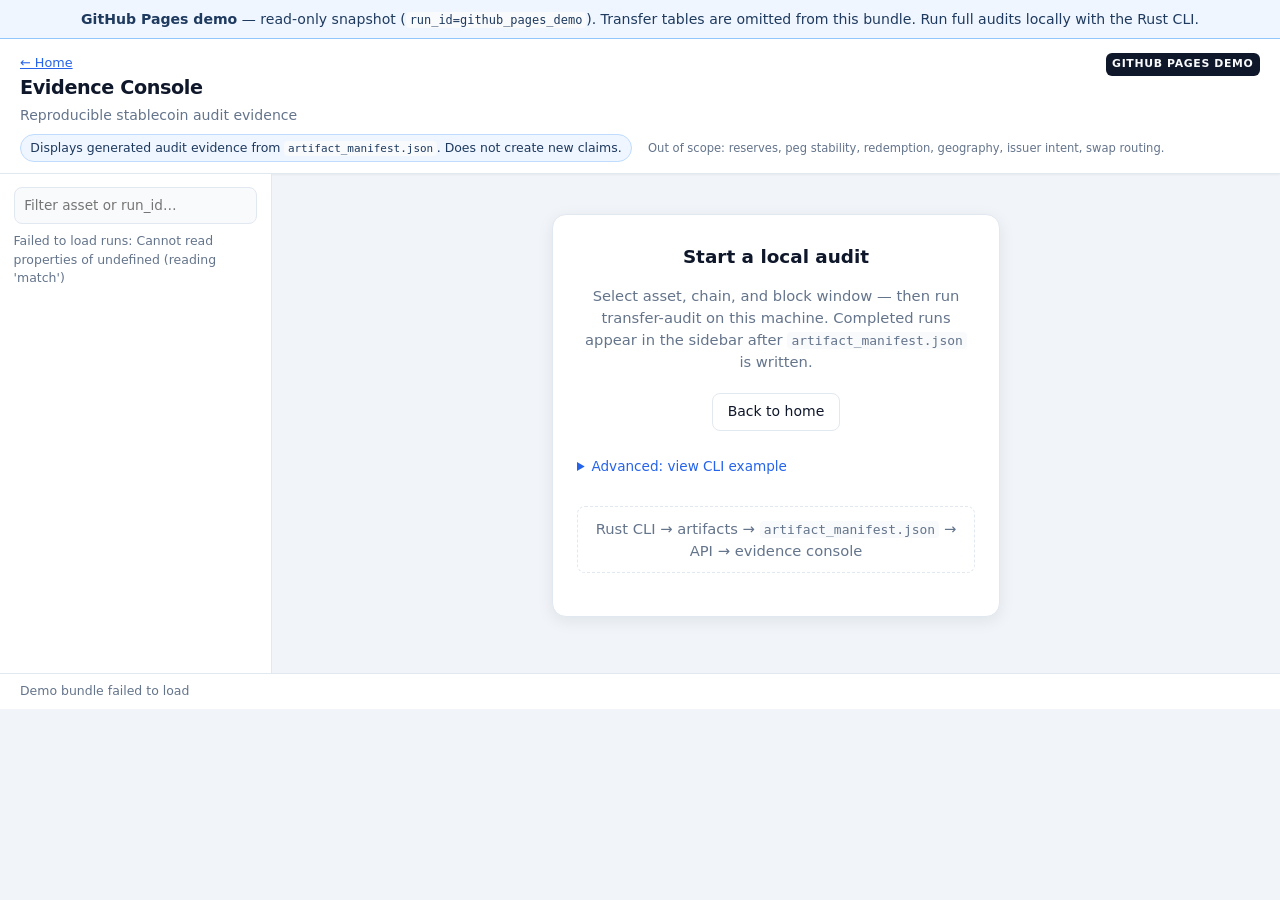
==== docs/ui/index.html @ fa25263a "CHG: add GitHub Pages static demo (run_id github_pages_demo)" ====
<!DOCTYPE html>
<html lang="en">
<head>
  <meta charset="UTF-8">
  <meta name="viewport" content="width=device-width, initial-scale=1.0">
  <title>Stablecoin Audit — Evidence Toolkit</title>
  <link rel="stylesheet" href="style.css">
</head>
<body>
  <section id="view-landing" class="view-landing" aria-label="Product introduction">
    <header class="landing-header">
      <div class="landing-brand">
        <span class="mode-badge mode-badge-landing">Local mode</span>
      </div>
      <h1 class="landing-title">Stablecoin Audit</h1>
      <p class="landing-subtitle">A reproducible evidence toolkit for stablecoin transfer and supply audits</p>
    </header>

    <div class="landing-body">
      <p class="landing-lead">
        This tool runs bounded stablecoin audit workflows over configured EVM deployments and block windows.
        It produces canonical artifacts, an artifact manifest, execution logs, claim boundaries, and a downloadable
        evidence bundle.
      </p>

      <div class="landing-cards">
        <article class="landing-card">
          <span class="landing-card-num">1</span>
          <h2>Run local audit</h2>
          <p>Select asset, chain, and block window. Uses your local RPC environment and produces new artifacts.</p>
        </article>
        <article class="landing-card">
          <span class="landing-card-num">2</span>
          <h2>Inspect evidence</h2>
          <p>View completed runs, check supported and unsupported claims, and read execution logs.</p>
        </article>
        <article class="landing-card">
          <span class="landing-card-num">3</span>
          <h2>Build evidence bundle</h2>
          <p>Package manifest, artifacts, logs, and checksums. Download and verify offline.</p>
        </article>
      </div>

      <div class="landing-cta">
        <button type="button" class="btn btn-primary btn-lg" id="btn-landing-start-audit">Start local audit</button>
        <button type="button" class="btn btn-secondary btn-lg" id="btn-landing-open-console">Open evidence console</button>
        <button type="button" class="btn btn-ghost" id="btn-landing-load-demo">Load demo run</button>
      </div>

      <p class="landing-scope" role="note">
        <strong>v0 scope:</strong> transfer reconstruction, supply snapshots, and supply reconciliation.
        It does not verify reserves, peg stability, redemption capacity, user geography, issuer intent, or actual swap routing.
      </p>
    </div>

    <footer class="landing-footer">
      <span id="landing-health-status">Checking API…</span>
    </footer>
  </section>

  <div id="view-console" class="view-console" hidden>
  <header class="app-header">
    <div class="app-header-row">
      <div class="app-brand">
        <button type="button" class="btn-link btn-home" id="btn-back-landing">← Home</button>
        <h1>Evidence Console</h1>
        <p class="tagline">Reproducible stablecoin audit evidence</p>
      </div>
      <div class="app-header-actions">
        <span id="mode-badge" class="mode-badge">LOCAL MODE</span>
        <button type="button" class="btn btn-ghost btn-sm" id="btn-clean-history" title="Remove local demo runs under artifact root">Clean local history</button>
        <button type="button" class="btn btn-primary" id="btn-open-audit-modal">Start local audit</button>
      </div>
    </div>
    <div class="header-meta">
      <p class="info-pill" role="note">
        Displays generated audit evidence from <code>artifact_manifest.json</code>. Does not create new claims.
      </p>
      <p class="scope-note" role="note">
        Out of scope: reserves, peg stability, redemption, geography, issuer intent, swap routing.
      </p>
    </div>
  </header>

  <div class="app-layout">
    <aside class="sidebar" aria-label="Audit runs">
      <label class="run-filter-label">
        <span class="visually-hidden">Filter runs</span>
        <input id="run-filter" type="search" placeholder="Filter asset or run_id…" autocomplete="off" />
      </label>
      <div id="run-list-status" class="sidebar-status">Loading runs…</div>
      <ul id="run-list" class="run-list"></ul>
      <div id="sidebar-empty" class="sidebar-empty" hidden>
        <p>No completed runs yet.</p>
        <button type="button" class="btn btn-primary btn-block" id="btn-sidebar-new-audit">
          Start local audit
        </button>
      </div>
    </aside>

    <main class="console" id="console-main">
      <div id="empty-state" class="empty-state">
        <div class="empty-state-card">
          <h2>Start a local audit</h2>
          <p>
            Select asset, chain, and block window — then run transfer-audit on this machine.
            Completed runs appear in the sidebar after <code>artifact_manifest.json</code> is written.
          </p>
          <div class="empty-actions">
            <button type="button" class="btn btn-primary btn-lg" id="btn-empty-new-audit">Start local audit</button>
            <button type="button" class="btn btn-secondary" id="btn-empty-back-landing">Back to home</button>
          </div>
          <details class="collapsible empty-advanced">
            <summary>Advanced: view CLI example</summary>
            <pre class="cli-preview cli-preview-inline" id="empty-cli-example"></pre>
            <button type="button" class="btn btn-ghost btn-sm" id="btn-empty-copy-cli">Copy example command</button>
          </details>
          <p class="arch-strip" aria-label="Architecture">
            Rust CLI → artifacts → <code>artifact_manifest.json</code> → API → evidence console
          </p>
        </div>
      </div>

      <div id="run-detail" class="run-detail" hidden>
        <header class="run-header" id="run-header"></header>

        <div id="metric-cards" class="metric-cards" aria-label="Run metrics"></div>

        <nav class="tab-bar" role="tablist" aria-label="Run sections">
          <button type="button" class="tab active" role="tab" data-tab="overview" aria-selected="true">Overview</button>
          <button type="button" class="tab" role="tab" data-tab="claims" aria-selected="false">Claims</button>
          <button type="button" class="tab" role="tab" data-tab="logs" aria-selected="false">Logs</button>
          <button type="button" class="tab" role="tab" data-tab="artifacts" aria-selected="false">Artifacts</button>
          <button type="button" class="tab" role="tab" data-tab="package" aria-selected="false">Bundle</button>
        </nav>

        <div class="tab-panels">
          <section class="tab-panel active" id="tab-overview" role="tabpanel">
            <div id="overview-summary-cards" class="summary-cards"></div>
            <div class="overview-grid">
              <div class="panel panel-compact">
                <h3>Claim boundaries (preview)</h3>
                <div id="claims-compact"></div>
              </div>
              <div class="panel panel-compact">
                <h3>Latest execution trace</h3>
                <div id="overview-log-preview" class="terminal-log terminal-compact" role="log"></div>
              </div>
            </div>
            <div class="panel panel-compact" id="overview-package-strip"></div>
          </section>

          <section class="tab-panel" id="tab-claims" role="tabpanel" hidden>
            <div id="claims-tab-body"></div>
            <details class="collapsible" id="claims-full-details">
              <summary>Show full claim catalog</summary>
              <div class="claims-grid">
                <div class="claims-column supported">
                  <h3>Supported / conditional</h3>
                  <div id="supported-claims"></div>
                </div>
                <div class="claims-column unsupported">
                  <h3>Unsupported (out of scope)</h3>
                  <div id="unsupported-claims"></div>
                </div>
              </div>
            </details>
          </section>

          <section class="tab-panel" id="tab-logs" role="tabpanel" hidden>
            <p class="panel-sub">Execution trace from <code>execution_log.ndjson</code> when listed in the manifest, or live output during a local run.</p>
            <div id="evidence-execution-log" class="terminal-log" role="log" aria-live="polite"></div>
            <div id="local-run-status" class="local-run-banner" hidden></div>
          </section>

          <section class="tab-panel" id="tab-artifacts" role="tabpanel" hidden>
            <p class="panel-sub artifacts-panel-lead">
              Each row is a piece of audit evidence from this run. Expand a row for filenames, paths, and manifest JSON.
            </p>
            <div class="artifact-filters" id="artifact-filters">
              <button type="button" class="filter-chip active" data-filter="all">All</button>
              <button type="button" class="filter-chip" data-filter="canonical">Canonical</button>
              <button type="button" class="filter-chip" data-filter="qa">QA</button>
              <button type="button" class="filter-chip" data-filter="provenance">Provenance</button>
              <button type="button" class="filter-chip" data-filter="logs">Logs</button>
              <button type="button" class="filter-chip" data-filter="manifest">Manifest</button>
              <button type="button" class="filter-chip" data-filter="package">Bundle</button>
            </div>
            <div id="artifacts-status" class="panel-status"></div>
            <div class="table-wrap">
              <table id="artifacts-table" class="artifacts-evidence-table">
                <thead>
                  <tr>
                    <th>Evidence</th>
                    <th>Description</th>
                    <th>Format</th>
                    <th>Rows</th>
                    <th>Checksum</th>
                    <th>Action</th>
                  </tr>
                </thead>
                <tbody id="artifacts-body"></tbody>
              </table>
            </div>
          </section>

          <section class="tab-panel" id="tab-package" role="tabpanel" hidden>
            <header class="bundle-tab-header">
              <h2 class="bundle-tab-title">Evidence Bundle</h2>
              <p class="bundle-tab-lead">
                An Evidence Bundle is a portable zip containing the manifest, canonical artifacts, QA reports,
                provenance, execution logs, and checksums for offline review.
              </p>
              <p class="bundle-tab-note">
                Delivery only — bundles existing run artifacts. It does not create new claims or run audit logic.
              </p>
            </header>
            <div id="bundle-verify-alert-slot"></div>
            <div id="package-content"></div>
            <div class="btn-row bundle-tab-actions">
              <button type="button" class="btn btn-primary" id="btn-build-package" disabled>Build bundle</button>
              <button type="button" class="btn btn-secondary" id="btn-download-package" disabled>Download zip</button>
              <button type="button" class="btn btn-secondary" id="btn-verify-package" disabled>Verify bundle</button>
            </div>
            <p id="bundle-action-hint" class="bundle-action-hint" hidden>Build the bundle first.</p>
            <details class="collapsible bundle-json-advanced" id="package-json-details">
              <summary>Advanced: show bundle manifest JSON</summary>
              <pre id="package-result" class="json-preview">No bundle manifest JSON loaded yet.</pre>
            </details>
          </section>
        </div>
      </div>
    </main>
  </div>

  <footer class="app-footer">
    <span id="health-status">Checking API…</span>
  </footer>
  </div>

  <div id="clean-modal" class="modal" hidden aria-hidden="true">
    <div class="modal-backdrop" id="clean-modal-backdrop"></div>
    <div class="modal-panel" role="dialog" aria-labelledby="clean-modal-title" aria-modal="true">
      <header class="modal-header">
        <h2 id="clean-modal-title">Clean local demo runs?</h2>
        <button type="button" class="modal-close" id="btn-clean-modal-close" aria-label="Close">×</button>
      </header>
      <p class="clean-modal-text">
        This removes local demo run entries under the configured artifact root (runs with
        <code>artifact_manifest.json</code>). It does not affect external data or RPC providers.
      </p>
      <p id="clean-modal-status" class="form-hint" aria-live="polite"></p>
      <footer class="modal-footer">
        <button type="button" class="btn btn-secondary" id="btn-clean-cancel">Cancel</button>
        <button type="button" class="btn btn-primary" id="btn-clean-confirm">Clean demo history</button>
      </footer>
    </div>
  </div>

  <div id="audit-modal" class="modal" hidden aria-hidden="true">
    <div class="modal-backdrop" id="modal-backdrop"></div>
    <div class="modal-panel modal-panel-wide" role="dialog" aria-labelledby="modal-title" aria-modal="true">
      <header class="modal-header">
        <h2 id="modal-title">Run audit locally</h2>
        <button type="button" class="modal-close" id="btn-modal-close" aria-label="Close">×</button>
      </header>
      <p class="local-audit-note">
        Uses your local RPC environment (<code>.env</code>). Public demos should use recorded artifacts unless auth and quotas are configured.
      </p>
      <div class="request-builder-grid">
        <label>
          <span>Asset</span>
          <select id="req-asset"></select>
        </label>
        <label>
          <span>Chain</span>
          <select id="req-chain"></select>
        </label>
        <label>
          <span>from_block</span>
          <input id="req-from-block" type="number" min="1" step="1" placeholder="24000000" />
        </label>
        <label>
          <span>to_block</span>
          <input id="req-to-block" type="number" min="0" step="1" placeholder="24001000" />
        </label>
        <label class="span-2">
          <span>run_id</span>
          <input id="req-run-id" type="text" placeholder="demo_001" />
        </label>
        <label class="checkbox-label span-2">
          <input id="req-fresh" type="checkbox" />
          <span>Replace existing run directory (<code>--fresh</code>)</span>
        </label>
      </div>
      <div id="request-builder-message" class="form-hint" aria-live="polite"></div>

      <div id="run-progress-panel" class="run-progress-panel" hidden>
        <div class="run-progress-header">
          <span id="run-progress-status-label" class="run-progress-status">Running</span>
          <span id="run-progress-elapsed" class="run-progress-elapsed"></span>
        </div>
        <div class="progress-bar-track" aria-hidden="true">
          <div id="run-progress-bar" class="progress-bar-fill indeterminate"></div>
        </div>
        <p id="run-progress-current-stage" class="run-progress-current-stage" hidden></p>
        <ol id="run-progress-steps" class="run-progress-steps" hidden></ol>
      </div>

      <div id="run-execution-panel" class="run-execution-panel" hidden>
        <h3 class="execution-panel-title">Live execution trace</h3>
        <pre id="run-execution-log" class="terminal-log execution-log-view" aria-label="Local run execution log"></pre>
      </div>

      <details class="collapsible modal-advanced" id="modal-cli-details">
        <summary>Advanced: CLI equivalent</summary>
        <pre id="request-builder-command" class="cli-preview" aria-label="Generated CLI command"></pre>
        <button type="button" class="btn btn-ghost btn-sm" id="btn-copy-request-command" disabled>Copy CLI command</button>
      </details>

      <footer class="modal-footer">
        <button type="button" class="btn btn-secondary" id="btn-modal-cancel">Cancel</button>
        <button type="button" class="btn btn-primary btn-lg" id="btn-run-local-audit" disabled>
          <span class="btn-label">Run audit locally</span>
          <span class="btn-spinner" hidden aria-hidden="true"></span>
        </button>
      </footer>
    </div>
  </div>

  <script>
    window.STABLECOIN_AUDIT_DEMO = {
      enabled: true,
      label: "GitHub Pages demo",
      readOnlyMessage: "This public demo is read-only. Run audits locally with the Rust CLI.",
      defaultRun: { asset: "USDC", run_id: "github_pages_demo" }
    };
  </script>
  <script src="demo-mode.js"></script>
  <script src="app.js" type="module"></script>
</body>
</html>
---- docs/ui/style.css ----
:root {
  --bg: #f1f5f9;
  --surface: #ffffff;
  --surface-muted: #f8fafc;
  --border: #e2e8f0;
  --border-strong: #cbd5e1;
  --text: #0f172a;
  --muted: #64748b;
  --accent: #2563eb;
  --accent-hover: #1d4ed8;
  --accent-soft: #eff6ff;
  --teal: #0d9488;
  --ok: #15803d;
  --ok-soft: #f0fdf4;
  --warn: #b45309;
  --warn-soft: #fffbeb;
  --fail: #b91c1c;
  --fail-soft: #fef2f2;
  --log-bg: #1e293b;
  --log-text: #e2e8f0;
  --mono: "SF Mono", "Menlo", "Consolas", monospace;
  --sans: system-ui, -apple-system, "Segoe UI", sans-serif;
  --shadow-sm: 0 1px 2px rgba(15, 23, 42, 0.05);
  --shadow-md: 0 4px 16px rgba(15, 23, 42, 0.08);
  --radius: 10px;
  --sidebar-w: 272px;
  --header-h: auto;
}

* {
  box-sizing: border-box;
}

.github-pages-demo-banner {
  background: #eff6ff;
  border-bottom: 1px solid #93c5fd;
  color: #1e3a5f;
  font-size: 0.88rem;
  line-height: 1.45;
  padding: 0.55rem 1rem;
  text-align: center;
}

.github-pages-demo-banner code {
  font-size: 0.85em;
}

body {
  margin: 0;
  font-family: var(--sans);
  font-size: 15px;
  line-height: 1.5;
  color: var(--text);
  background: var(--bg);
  min-height: 100vh;
  display: flex;
  flex-direction: column;
}

code {
  font-family: var(--mono);
  font-size: 0.88em;
  background: var(--surface-muted);
  padding: 0.08em 0.32em;
  border-radius: 4px;
}

.visually-hidden {
  position: absolute;
  width: 1px;
  height: 1px;
  padding: 0;
  margin: -1px;
  overflow: hidden;
  clip: rect(0, 0, 0, 0);
  border: 0;
}

/* Header */
.app-header {
  background: var(--surface);
  border-bottom: 1px solid var(--border);
  padding: 0.85rem 1.25rem 0.65rem;
  box-shadow: var(--shadow-sm);
}

.app-header-row {
  display: flex;
  align-items: flex-start;
  justify-content: space-between;
  gap: 1rem;
  flex-wrap: wrap;
}

.app-brand h1 {
  margin: 0;
  font-size: 1.2rem;
  font-weight: 700;
  letter-spacing: -0.02em;
}

.tagline {
  margin: 0.15rem 0 0;
  color: var(--muted);
  font-size: 0.88rem;
}

.app-header-actions {
  display: flex;
  align-items: center;
  gap: 0.65rem;
}

.mode-badge {
  font-size: 0.68rem;
  font-weight: 700;
  text-transform: uppercase;
  letter-spacing: 0.06em;
  padding: 0.32em 0.6em;
  border-radius: 6px;
  background: #0f172a;
  color: #f8fafc;
}

.header-meta {
  margin-top: 0.5rem;
  display: flex;
  flex-wrap: wrap;
  align-items: center;
  gap: 0.5rem 1rem;
}

.info-pill {
  margin: 0;
  font-size: 0.78rem;
  color: #1e3a5f;
  background: var(--accent-soft);
  border: 1px solid #bfdbfe;
  border-radius: 999px;
  padding: 0.28em 0.75em;
}

.scope-note {
  margin: 0;
  font-size: 0.72rem;
  color: var(--muted);
}

/* Layout */
.app-layout {
  display: grid;
  grid-template-columns: var(--sidebar-w) 1fr;
  flex: 1;
  min-height: 0;
}

.sidebar {
  background: var(--surface);
  border-right: 1px solid var(--border);
  padding: 0.85rem;
  overflow-y: auto;
  display: flex;
  flex-direction: column;
  gap: 0.5rem;
}

.run-filter-label input {
  width: 100%;
  font: inherit;
  font-size: 0.85rem;
  padding: 0.45rem 0.6rem;
  border: 1px solid var(--border);
  border-radius: 8px;
  background: var(--surface-muted);
}

.run-filter-label input:focus {
  outline: 2px solid var(--accent);
  outline-offset: 1px;
}

.sidebar-status {
  font-size: 0.78rem;
  color: var(--muted);
}

.sidebar-empty {
  text-align: center;
  padding: 1rem 0.5rem;
  font-size: 0.85rem;
  color: var(--muted);
}

.sidebar-empty p {
  margin: 0 0 0.65rem;
}

.run-list {
  list-style: none;
  margin: 0;
  padding: 0;
  flex: 1;
}

.run-item {
  margin-bottom: 0.35rem;
}

.run-item button {
  width: 100%;
  text-align: left;
  padding: 0.6rem 0.7rem;
  border: 1px solid var(--border);
  border-radius: 8px;
  background: var(--surface);
  cursor: pointer;
  font: inherit;
  color: inherit;
  transition: border-color 0.12s, box-shadow 0.12s;
}

.run-item button:hover {
  border-color: var(--border-strong);
  box-shadow: var(--shadow-sm);
}

.run-item button.active {
  border-color: #93c5fd;
  background: var(--accent-soft);
  box-shadow: var(--shadow-md);
}

.run-item .run-asset {
  font-weight: 650;
  font-size: 0.92rem;
}

.run-item .run-id {
  font-family: var(--mono);
  font-size: 0.76rem;
  color: var(--muted);
  word-break: break-all;
}

.run-status-row {
  display: flex;
  align-items: center;
  gap: 0.35rem;
  margin-top: 0.3rem;
  flex-wrap: wrap;
}

.status-pill {
  display: inline-block;
  font-size: 0.65rem;
  font-weight: 700;
  text-transform: uppercase;
  letter-spacing: 0.04em;
  padding: 0.1em 0.4em;
  border-radius: 4px;
}

.status-pill.tone-ok {
  background: var(--ok-soft);
  color: var(--ok);
}

.status-pill.tone-warn {
  background: var(--warn-soft);
  color: var(--warn);
}

.status-pill.tone-fail {
  background: var(--fail-soft);
  color: var(--fail);
}

.status-pill.tone-neutral {
  background: var(--surface-muted);
  color: var(--muted);
}

.run-item .run-meta {
  font-size: 0.7rem;
  color: var(--muted);
  margin-top: 0.15rem;
}

/* Main console */
.console {
  padding: 1rem 1.35rem 1.5rem;
  overflow-y: auto;
}

.empty-state[hidden],
.run-detail[hidden],
.sidebar-empty[hidden],
.run-progress-panel[hidden],
.run-execution-panel[hidden] {
  display: none !important;
}

.empty-state {
  display: flex;
  justify-content: center;
  padding: 1.5rem 1rem 2rem;
}

.empty-state-card {
  max-width: 28rem;
  width: 100%;
  text-align: center;
  background: var(--surface);
  border: 1px solid var(--border);
  border-radius: 14px;
  padding: 1.75rem 1.5rem;
  box-shadow: var(--shadow-md);
}

.empty-state-card h2 {
  margin: 0 0 0.5rem;
  font-size: 1.2rem;
  font-weight: 700;
}

.empty-advanced {
  margin-top: 1rem;
  text-align: left;
}

.cli-preview-inline {
  margin: 0.5rem 0;
  font-size: 0.7rem;
}

.empty-state h2 {
  margin: 0 0 0.5rem;
  font-size: 1.15rem;
}

.empty-state p {
  color: var(--muted);
  font-size: 0.92rem;
}

.empty-actions {
  display: flex;
  gap: 0.5rem;
  justify-content: center;
  flex-wrap: wrap;
  margin: 1.25rem 0;
}

.arch-strip {
  font-size: 0.78rem;
  color: var(--muted);
  padding: 0.65rem 0.85rem;
  background: var(--surface);
  border: 1px dashed var(--border);
  border-radius: 8px;
  margin-top: 1.5rem;
}

/* Run header */
.run-header {
  background: linear-gradient(180deg, #ffffff 0%, #f8fafc 100%);
  border: 1px solid var(--border);
  border-radius: 14px;
  padding: 1.1rem 1.25rem;
  margin-bottom: 0.85rem;
  box-shadow: var(--shadow-md);
}

.run-header-title {
  display: flex;
  align-items: center;
  gap: 0.65rem;
  flex-wrap: wrap;
  margin-bottom: 0.35rem;
}

.run-header-title h2 {
  margin: 0;
  font-size: 1.35rem;
  font-weight: 700;
  letter-spacing: -0.02em;
}

.run-header-title .status-pill {
  font-size: 0.72rem;
  padding: 0.2em 0.55em;
}

.run-header-sub {
  font-size: 0.92rem;
  color: var(--muted);
  margin: 0 0 0.35rem;
}

.run-header-meta {
  font-size: 0.82rem;
  color: var(--muted);
  display: flex;
  flex-wrap: wrap;
  gap: 0.35rem 1rem;
}

.run-header-highlight {
  margin-top: 0.55rem;
  font-size: 0.9rem;
  font-weight: 500;
  color: var(--text);
}

/* Metric cards row */
.metric-cards {
  display: grid;
  grid-template-columns: repeat(auto-fill, minmax(155px, 1fr));
  gap: 0.55rem;
  margin-bottom: 0.85rem;
}

.metric-card {
  background: var(--surface);
  border: 1px solid var(--border);
  border-radius: 12px;
  padding: 0.7rem 0.8rem;
  box-shadow: var(--shadow-sm);
  transition: box-shadow 0.15s;
}

.metric-card:hover {
  box-shadow: var(--shadow-md);
}

.metric-card-label {
  font-size: 0.65rem;
  font-weight: 650;
  text-transform: uppercase;
  letter-spacing: 0.05em;
  color: var(--muted);
  margin-bottom: 0.2rem;
}

.metric-card-value {
  font-size: 0.95rem;
  font-weight: 600;
  line-height: 1.3;
}

.metric-card.tone-ok .metric-card-value {
  color: var(--ok);
}

.metric-card.tone-fail .metric-card-value {
  color: var(--fail);
}

.metric-card.tone-warn .metric-card-value {
  color: var(--warn);
}

/* Tabs */
.tab-bar {
  display: flex;
  gap: 0.15rem;
  border-bottom: 1px solid var(--border);
  margin-bottom: 0.85rem;
  overflow-x: auto;
}

.tab {
  font: inherit;
  font-size: 0.88rem;
  font-weight: 500;
  padding: 0.55rem 0.95rem;
  border: none;
  background: transparent;
  color: var(--muted);
  cursor: pointer;
  border-bottom: 2px solid transparent;
  margin-bottom: -1px;
  white-space: nowrap;
}

.tab:hover {
  color: var(--text);
}

.tab.active {
  color: var(--accent);
  border-bottom-color: var(--accent);
}

.tab-panel {
  animation: fadeIn 0.15s ease;
}

@keyframes fadeIn {
  from {
    opacity: 0.6;
  }
  to {
    opacity: 1;
  }
}

.panel {
  background: var(--surface);
  border: 1px solid var(--border);
  border-radius: var(--radius);
  padding: 0.9rem 1rem;
  margin-bottom: 0.75rem;
  box-shadow: var(--shadow-sm);
}

.panel-compact h3 {
  margin: 0 0 0.55rem;
  font-size: 0.82rem;
  font-weight: 650;
  text-transform: uppercase;
  letter-spacing: 0.04em;
  color: var(--muted);
}

.panel-sub {
  margin: 0 0 0.65rem;
  font-size: 0.85rem;
  color: var(--muted);
}

.overview-grid {
  display: grid;
  grid-template-columns: 1fr 1fr;
  gap: 0.75rem;
}

.summary-cards {
  display: grid;
  grid-template-columns: repeat(auto-fill, minmax(180px, 1fr));
  gap: 0.55rem;
  margin-bottom: 0.75rem;
}

.summary-card {
  background: var(--surface-muted);
  border: 1px solid var(--border);
  border-radius: 8px;
  padding: 0.6rem 0.7rem;
  border-left: 3px solid var(--border-strong);
}

.summary-card.tone-ok {
  border-left-color: var(--ok);
}

.summary-card.tone-fail {
  border-left-color: var(--fail);
}

.summary-card.tone-warn {
  border-left-color: var(--warn);
}

.summary-card-label {
  font-size: 0.68rem;
  text-transform: uppercase;
  letter-spacing: 0.04em;
  color: var(--muted);
  margin-bottom: 0.2rem;
}

.summary-card-value {
  font-size: 0.9rem;
}

/* Terminal */
.terminal-log {
  font-family: var(--mono);
  font-size: 0.76rem;
  line-height: 1.55;
  background: var(--log-bg);
  color: var(--log-text);
  border-radius: 8px;
  padding: 0.85rem 1rem;
  max-height: 360px;
  overflow-y: auto;
}

.terminal-compact {
  max-height: 140px;
  font-size: 0.72rem;
}

.terminal-log .log-line {
  display: block;
  margin-bottom: 0.15rem;
}

.terminal-log .log-ts {
  color: #94a3b8;
}

.terminal-log .log-level {
  font-weight: 600;
}

.terminal-log .log-level-info {
  color: #7dd3fc;
}

.terminal-log .log-level-warn {
  color: #fcd34d;
}

.terminal-log .log-level-error {
  color: #fca5a5;
}

.terminal-log .hl-pass {
  color: #86efac;
  font-weight: 600;
}

.terminal-log .hl-warn {
  color: #fcd34d;
  font-weight: 600;
}

.terminal-log .hl-fail {
  color: #fca5a5;
  font-weight: 600;
}

.terminal-log .log-chain {
  color: #7dd3fc;
  font-weight: 600;
  letter-spacing: 0.02em;
}

.local-run-banner {
  margin-top: 0.65rem;
  padding: 0.5rem 0.75rem;
  background: var(--accent-soft);
  border-radius: 8px;
  font-size: 0.85rem;
}

/* Claims */
.claims-compact-grid {
  display: grid;
  grid-template-columns: 1fr 1fr;
  gap: 0.65rem;
}

.claim-category-block h4 {
  margin: 0 0 0.25rem;
  font-size: 0.72rem;
  font-weight: 650;
  text-transform: uppercase;
  color: var(--muted);
}

.claims-compact-block.supported {
  background: var(--ok-soft);
  border-radius: 6px;
  padding: 0.55rem;
  font-size: 0.85rem;
}

.claims-compact-block.unsupported-groups {
  font-size: 0.85rem;
}

.claims-compact-block ul {
  margin: 0;
  padding-left: 1rem;
}

.claims-tab-panels {
  display: grid;
  grid-template-columns: 1fr 1fr;
  gap: 0.75rem;
}

.claims-tab-panel {
  border: 1px solid var(--border);
  border-radius: 8px;
  padding: 0.75rem;
}

.claims-tab-panel.supported {
  border-color: #86efac;
  background: var(--ok-soft);
}

.claims-tab-panel.unsupported {
  border-color: #fecaca;
  background: var(--fail-soft);
}

.claims-tab-panel h3 {
  margin: 0 0 0.5rem;
  font-size: 0.8rem;
  text-transform: uppercase;
  letter-spacing: 0.04em;
}

.claims-grid {
  display: grid;
  grid-template-columns: 1fr 1fr;
  gap: 1rem;
  margin-top: 0.65rem;
}

.claims-column h3 {
  font-size: 0.8rem;
  text-transform: uppercase;
}

.claim-card {
  border-radius: 6px;
  padding: 0.55rem 0.65rem;
  margin-bottom: 0.4rem;
  font-size: 0.82rem;
  background: var(--surface);
  border-left: 3px solid var(--border-strong);
}

.claim-card .claim-id {
  font-family: var(--mono);
  font-size: 0.76rem;
  font-weight: 600;
}

/* Artifacts */
.artifact-filters {
  display: flex;
  flex-wrap: wrap;
  gap: 0.35rem;
  margin-bottom: 0.65rem;
}

.filter-chip {
  font: inherit;
  font-size: 0.78rem;
  padding: 0.28em 0.65em;
  border-radius: 999px;
  border: 1px solid var(--border);
  background: var(--surface);
  cursor: pointer;
  color: var(--muted);
}

.filter-chip.active {
  background: var(--accent);
  border-color: var(--accent);
  color: #fff;
}

.table-wrap {
  overflow-x: auto;
  background: var(--surface);
  border: 1px solid var(--border);
  border-radius: 8px;
}

table {
  width: 100%;
  border-collapse: collapse;
  font-size: 0.84rem;
}

th,
td {
  text-align: left;
  padding: 0.5rem 0.65rem;
  border-bottom: 1px solid var(--border);
}

th {
  font-size: 0.7rem;
  text-transform: uppercase;
  letter-spacing: 0.04em;
  color: var(--muted);
  background: var(--surface-muted);
}

td.path-cell {
  font-family: var(--mono);
  font-size: 0.76rem;
  word-break: break-all;
}

.checksum-cell {
  font-family: var(--mono);
  font-size: 0.72rem;
  color: var(--muted);
}

a.download-link {
  color: var(--accent);
  text-decoration: none;
  font-size: 0.84rem;
}

a.download-link:hover {
  text-decoration: underline;
}

.package-info dl,
.bundle-info dl {
  display: grid;
  grid-template-columns: auto 1fr;
  gap: 0.3rem 1rem;
  font-size: 0.88rem;
  margin: 0;
}

.package-info dt,
.bundle-info dt {
  color: var(--muted);
  font-weight: 500;
}

/* Overview Evidence Bundle card */
.evidence-bundle-card {
  border: 1px solid var(--border);
  border-radius: 10px;
  padding: 1rem 1.15rem;
  background: linear-gradient(180deg, var(--surface) 0%, var(--surface-muted, #f8f9fb) 100%);
}

.evidence-bundle-card h3 {
  margin: 0 0 0.35rem;
  font-size: 1rem;
  font-weight: 600;
}

.evidence-bundle-desc {
  margin: 0 0 0.5rem;
  font-size: 0.875rem;
  color: var(--text-secondary, #4a5568);
  line-height: 1.45;
  max-width: 52rem;
}

.evidence-bundle-note {
  margin: 0 0 0.75rem;
  font-size: 0.78rem;
  color: var(--muted);
}

.evidence-bundle-meta {
  display: grid;
  grid-template-columns: auto 1fr;
  gap: 0.25rem 1rem;
  font-size: 0.84rem;
  margin: 0 0 0.85rem;
  padding: 0.65rem 0.75rem;
  background: var(--surface);
  border-radius: 8px;
  border: 1px solid var(--border);
}

.evidence-bundle-meta dt {
  color: var(--muted);
  font-weight: 500;
}

.evidence-bundle-meta dd {
  margin: 0;
  font-weight: 500;
}

.evidence-bundle-meta .status-built {
  color: var(--ok, #2e7d32);
}

.evidence-bundle-meta .status-not-built {
  color: var(--muted);
}

.evidence-bundle-actions {
  margin-top: 0;
}

.evidence-bundle-actions .btn-ghost {
  background: transparent;
  border-color: transparent;
  color: var(--accent);
}

.evidence-bundle-actions .btn-ghost:hover:not(:disabled) {
  background: var(--surface-muted);
}

/* Bundle tab */
.bundle-tab-header {
  margin-bottom: 1rem;
}

.bundle-tab-title {
  margin: 0 0 0.4rem;
  font-size: 1.15rem;
  font-weight: 600;
}

.bundle-tab-lead {
  margin: 0 0 0.5rem;
  font-size: 0.9rem;
  color: var(--text-secondary, #4a5568);
  line-height: 1.5;
  max-width: 44rem;
}

.bundle-tab-note {
  margin: 0;
  font-size: 0.78rem;
  color: var(--muted);
}

.bundle-tab-actions {
  margin-top: 0.75rem;
}

.bundle-action-hint {
  margin: 0.45rem 0 0;
  font-size: 0.8rem;
  color: var(--muted);
}

.bundle-info {
  margin-bottom: 0.5rem;
}

.bundle-status-card {
  display: grid;
  grid-template-columns: auto 1fr;
  gap: 0.35rem 1rem;
  font-size: 0.88rem;
  margin: 0;
  padding: 0.85rem 1rem;
  background: var(--surface);
  border: 1px solid var(--border);
  border-radius: 10px;
}

.bundle-status-card dt {
  color: var(--muted);
  font-weight: 500;
}

.bundle-status-card dd {
  margin: 0;
  font-weight: 500;
}

.status-pass {
  color: var(--ok, #2e7d32);
}

.status-fail {
  color: var(--danger, #c62828);
}

.status-neutral {
  color: var(--muted);
}

.bundle-verify-alert {
  margin: 0 0 1rem;
  padding: 0.75rem 0.9rem;
  border-radius: 8px;
  border: 1px solid #f0c4c4;
  background: #fff8f8;
  font-size: 0.84rem;
}

.bundle-verify-alert-status {
  display: flex;
  flex-wrap: wrap;
  gap: 0.75rem 1.25rem;
  margin: 0 0 0.4rem;
}

.bundle-verify-alert-hint {
  margin: 0;
  color: var(--text-secondary, #4a5568);
  line-height: 1.45;
}

.bundle-json-advanced {
  margin-top: 1rem;
}

.artifacts-panel-lead {
  max-width: 44rem;
}

.artifacts-evidence-table .artifact-evidence-name {
  font-weight: 600;
  font-size: 0.86rem;
}

.artifact-desc-cell {
  font-size: 0.84rem;
  color: var(--text-secondary, #4a5568);
  line-height: 1.4;
  max-width: 22rem;
}

.artifact-action-cell {
  white-space: nowrap;
}

.artifact-action-cell .download-link {
  margin-right: 0.5rem;
}

.btn-link {
  font: inherit;
  font-size: 0.8rem;
  padding: 0;
  border: none;
  background: none;
  color: var(--accent);
  cursor: pointer;
  text-decoration: underline;
}

.btn-link:hover {
  color: var(--accent-hover);
}

.artifact-details-row td {
  background: var(--surface-muted);
  padding: 0.65rem 0.75rem 0.85rem;
}

.artifact-details-panel {
  font-size: 0.82rem;
}

.artifact-details-dl {
  display: grid;
  grid-template-columns: auto 1fr;
  gap: 0.25rem 0.85rem;
  margin: 0 0 0.65rem;
}

.artifact-details-dl dt {
  color: var(--muted);
  font-weight: 500;
}

.artifact-details-dl dd {
  margin: 0;
}

.artifact-path-code,
.artifact-checksum-full {
  font-family: var(--mono);
  font-size: 0.74rem;
  word-break: break-all;
}

.artifact-manifest-json {
  margin-top: 0.35rem;
}

.json-preview-sm {
  max-height: 12rem;
  font-size: 0.72rem;
}

.checksum-short {
  font-family: var(--mono);
  font-size: 0.72rem;
}

.evidence-bundle-meta-compact {
  margin-bottom: 0.65rem;
}

.evidence-bundle-card h3 .status-pass,
.evidence-bundle-card h3 .status-fail,
.evidence-bundle-card h3 .status-not-built,
.evidence-bundle-card h3 .status-built {
  font-weight: 600;
}

/* Buttons */
.btn {
  font: inherit;
  font-size: 0.875rem;
  font-weight: 500;
  padding: 0.45rem 0.9rem;
  border-radius: 8px;
  cursor: pointer;
  border: 1px solid var(--border);
  background: var(--surface);
  color: var(--text);
}

.btn:hover:not(:disabled) {
  background: var(--surface-muted);
}

.btn:disabled {
  opacity: 0.45;
  cursor: not-allowed;
}

.btn-primary {
  background: var(--accent);
  border-color: var(--accent);
  color: #fff;
}

.btn-primary:hover:not(:disabled) {
  background: var(--accent-hover);
}

.btn-block {
  width: 100%;
}

.btn-row {
  display: flex;
  flex-wrap: wrap;
  gap: 0.5rem;
  margin-top: 0.65rem;
}

.collapsible > summary {
  cursor: pointer;
  font-size: 0.85rem;
  color: var(--accent);
  padding: 0.35rem 0;
}

.json-preview,
.cli-preview {
  font-family: var(--mono);
  font-size: 0.72rem;
  background: var(--surface-muted);
  border: 1px solid var(--border);
  border-radius: 8px;
  padding: 0.65rem;
  overflow-x: auto;
  white-space: pre-wrap;
}

.panel-status {
  font-size: 0.85rem;
  color: var(--muted);
}

.panel-status.error {
  color: var(--fail);
}

.request-builder-error {
  color: var(--fail);
}

.muted {
  color: var(--muted);
}

.app-footer {
  padding: 0.5rem 1.25rem;
  border-top: 1px solid var(--border);
  font-size: 0.78rem;
  color: var(--muted);
  background: var(--surface);
}

/* Modal */
.modal {
  position: fixed;
  inset: 0;
  z-index: 100;
  display: flex;
  align-items: center;
  justify-content: center;
  padding: 1rem;
}

.modal[hidden] {
  display: none;
}

.modal-backdrop {
  position: absolute;
  inset: 0;
  background: rgba(15, 23, 42, 0.45);
}

.modal-panel {
  position: relative;
  width: min(520px, 100%);
  max-height: 90vh;
  overflow-y: auto;
  background: var(--surface);
  border-radius: 12px;
  box-shadow: var(--shadow-md);
  padding: 1.15rem 1.25rem;
}

.modal-header {
  display: flex;
  align-items: center;
  justify-content: space-between;
  margin-bottom: 0.5rem;
}

.modal-header h2 {
  margin: 0;
  font-size: 1.05rem;
}

.modal-close {
  font-size: 1.5rem;
  line-height: 1;
  border: none;
  background: transparent;
  cursor: pointer;
  color: var(--muted);
  padding: 0 0.25rem;
}

.local-audit-note {
  font-size: 0.78rem;
  color: var(--muted);
  margin: 0 0 0.75rem;
  line-height: 1.45;
}

.request-builder-grid {
  display: grid;
  grid-template-columns: 1fr 1fr;
  gap: 0.55rem;
}

.request-builder-grid label {
  display: flex;
  flex-direction: column;
  gap: 0.2rem;
  font-size: 0.72rem;
  color: var(--muted);
  font-weight: 500;
}

.request-builder-grid label.span-2 {
  grid-column: span 2;
}

.request-builder-grid input,
.request-builder-grid select {
  font: inherit;
  font-size: 0.88rem;
  padding: 0.45rem 0.55rem;
  border: 1px solid var(--border);
  border-radius: 8px;
  background: var(--surface);
}

.request-builder-grid select {
  cursor: pointer;
}

.form-hint {
  font-size: 0.85rem;
  color: var(--muted);
  margin: 0.35rem 0 0.65rem;
  min-height: 1.25rem;
}

.form-hint.error {
  color: var(--fail);
}

.run-progress-panel {
  margin: 0.75rem 0;
  padding: 0.85rem 1rem;
  background: var(--surface-muted);
  border: 1px solid var(--border);
  border-radius: 12px;
}

.run-progress-header {
  display: flex;
  justify-content: space-between;
  align-items: center;
  margin-bottom: 0.55rem;
  font-size: 0.85rem;
}

.run-progress-status {
  font-weight: 650;
  text-transform: capitalize;
  color: var(--accent);
}

.run-progress-current-stage {
  margin: 0.5rem 0 0;
  font-size: 0.875rem;
  color: var(--text-secondary, #5c6370);
}

.run-progress-current-stage.is-error {
  color: var(--danger, #c62828);
}

.run-progress-elapsed {
  font-family: var(--mono);
  font-size: 0.78rem;
  color: var(--muted);
}

.progress-bar-track {
  height: 6px;
  background: var(--border);
  border-radius: 999px;
  overflow: hidden;
  margin-bottom: 0.75rem;
}

.progress-bar-fill {
  height: 100%;
  background: var(--accent);
  border-radius: 999px;
  width: 0%;
  transition: width 0.3s ease;
}

.progress-bar-fill.indeterminate {
  width: 40%;
  animation: progress-indeterminate 1.2s ease-in-out infinite;
}

@keyframes progress-indeterminate {
  0% {
    transform: translateX(-100%);
  }
  100% {
    transform: translateX(350%);
  }
}

.run-progress-steps {
  list-style: none;
  margin: 0;
  padding: 0;
  font-size: 0.8rem;
}

.run-progress-steps li {
  display: flex;
  align-items: center;
  gap: 0.5rem;
  padding: 0.28rem 0;
  color: var(--muted);
}

.run-progress-steps li.active {
  color: var(--text);
  font-weight: 600;
}

.run-progress-steps li.done {
  color: var(--ok);
}

.run-progress-steps li.failed {
  color: var(--fail);
}

.run-progress-steps .step-dot {
  width: 8px;
  height: 8px;
  border-radius: 50%;
  background: var(--border-strong);
  flex-shrink: 0;
}

.run-progress-steps li.active .step-dot {
  background: var(--accent);
  box-shadow: 0 0 0 3px var(--accent-soft);
}

.run-progress-steps li.done .step-dot {
  background: var(--ok);
}

.run-progress-steps li.failed .step-dot {
  background: var(--fail);
}

.execution-panel-title {
  margin: 0 0 0.4rem;
  font-size: 0.75rem;
  text-transform: uppercase;
  letter-spacing: 0.05em;
  color: var(--muted);
}

.modal-panel-wide {
  width: min(560px, 100%);
}

.modal-advanced {
  margin-top: 0.5rem;
}

.btn-lg {
  padding: 0.55rem 1.15rem;
  font-weight: 600;
}

.btn-sm {
  font-size: 0.8rem;
  padding: 0.3rem 0.65rem;
}

.btn-ghost {
  background: transparent;
  border-color: transparent;
  color: var(--accent);
}

.btn-ghost:hover:not(:disabled) {
  background: var(--accent-soft);
}

.btn-primary .btn-spinner {
  display: inline-block;
  width: 14px;
  height: 14px;
  margin-left: 0.45rem;
  border: 2px solid rgba(255, 255, 255, 0.35);
  border-top-color: #fff;
  border-radius: 50%;
  animation: spin 0.7s linear infinite;
  vertical-align: middle;
}

@keyframes spin {
  to {
    transform: rotate(360deg);
  }
}

.btn-primary.is-running .btn-label {
  opacity: 0.9;
}

.checkbox-label {
  flex-direction: row !important;
  align-items: center;
}

.modal-footer {
  display: flex;
  flex-wrap: wrap;
  gap: 0.5rem;
  justify-content: flex-end;
  margin-top: 1rem;
  padding-top: 0.75rem;
  border-top: 1px solid var(--border);
}

.run-execution-panel {
  margin: 0.65rem 0;
}

.execution-log-view {
  max-height: 120px;
  font-size: 0.7rem;
}

@media (max-width: 1000px) {
  .overview-grid,
  .claims-compact-grid,
  .claims-tab-panels,
  .claims-grid {
    grid-template-columns: 1fr;
  }
}

@media (max-width: 800px) {
  .app-layout {
    grid-template-columns: 1fr;
  }

  .sidebar {
    border-right: none;
    border-bottom: 1px solid var(--border);
    max-height: 40vh;
  }
}

/* Landing */
.view-landing {
  min-height: 100vh;
  display: flex;
  flex-direction: column;
  background: linear-gradient(180deg, #f8fafc 0%, var(--bg) 42%);
}

.landing-header {
  padding: 2rem 1.5rem 0.5rem;
  max-width: 920px;
  margin: 0 auto;
  width: 100%;
}

.landing-brand {
  margin-bottom: 0.75rem;
}

.mode-badge-landing {
  background: #0f172a;
}

.landing-title {
  margin: 0;
  font-size: 2rem;
  font-weight: 700;
  letter-spacing: -0.03em;
  line-height: 1.15;
}

.landing-subtitle {
  margin: 0.5rem 0 0;
  font-size: 1.05rem;
  color: var(--muted);
  max-width: 36rem;
}

.landing-body {
  flex: 1;
  padding: 1rem 1.5rem 2rem;
  max-width: 920px;
  margin: 0 auto;
  width: 100%;
}

.landing-lead {
  margin: 0 0 1.5rem;
  font-size: 1rem;
  line-height: 1.6;
  color: var(--text);
}

.landing-cards {
  display: grid;
  grid-template-columns: repeat(3, 1fr);
  gap: 1rem;
  margin-bottom: 1.75rem;
}

.landing-card {
  background: var(--surface);
  border: 1px solid var(--border);
  border-radius: var(--radius);
  padding: 1.1rem 1rem;
  box-shadow: var(--shadow-sm);
}

.landing-card-num {
  display: inline-flex;
  align-items: center;
  justify-content: center;
  width: 1.5rem;
  height: 1.5rem;
  border-radius: 999px;
  background: var(--accent-soft);
  color: var(--teal);
  font-size: 0.75rem;
  font-weight: 700;
  margin-bottom: 0.5rem;
}

.landing-card h2 {
  margin: 0 0 0.35rem;
  font-size: 1rem;
  font-weight: 600;
}

.landing-card p {
  margin: 0;
  font-size: 0.88rem;
  color: var(--muted);
  line-height: 1.45;
}

.landing-cta {
  display: flex;
  flex-wrap: wrap;
  gap: 0.65rem;
  align-items: center;
  margin-bottom: 1.25rem;
}

.landing-scope {
  margin: 0;
  padding: 0.85rem 1rem;
  background: var(--surface);
  border: 1px solid var(--border);
  border-radius: var(--radius);
  font-size: 0.85rem;
  color: var(--muted);
  line-height: 1.5;
}

.landing-scope strong {
  color: var(--text);
}

.landing-footer {
  padding: 0.75rem 1.5rem 1.25rem;
  max-width: 920px;
  margin: 0 auto;
  width: 100%;
  font-size: 0.8rem;
  color: var(--muted);
}

.view-console[hidden],
.view-landing[hidden] {
  display: none !important;
}

.btn-home {
  display: block;
  margin-bottom: 0.15rem;
  font-size: 0.8rem;
  padding: 0;
}

.clean-modal-text {
  margin: 0 0 0.75rem;
  color: var(--muted);
  font-size: 0.92rem;
  line-height: 1.5;
}

.empty-actions {
  display: flex;
  flex-wrap: wrap;
  gap: 0.5rem;
  align-items: center;
}

@media (max-width: 800px) {
  .landing-cards {
    grid-template-columns: 1fr;
  }
}
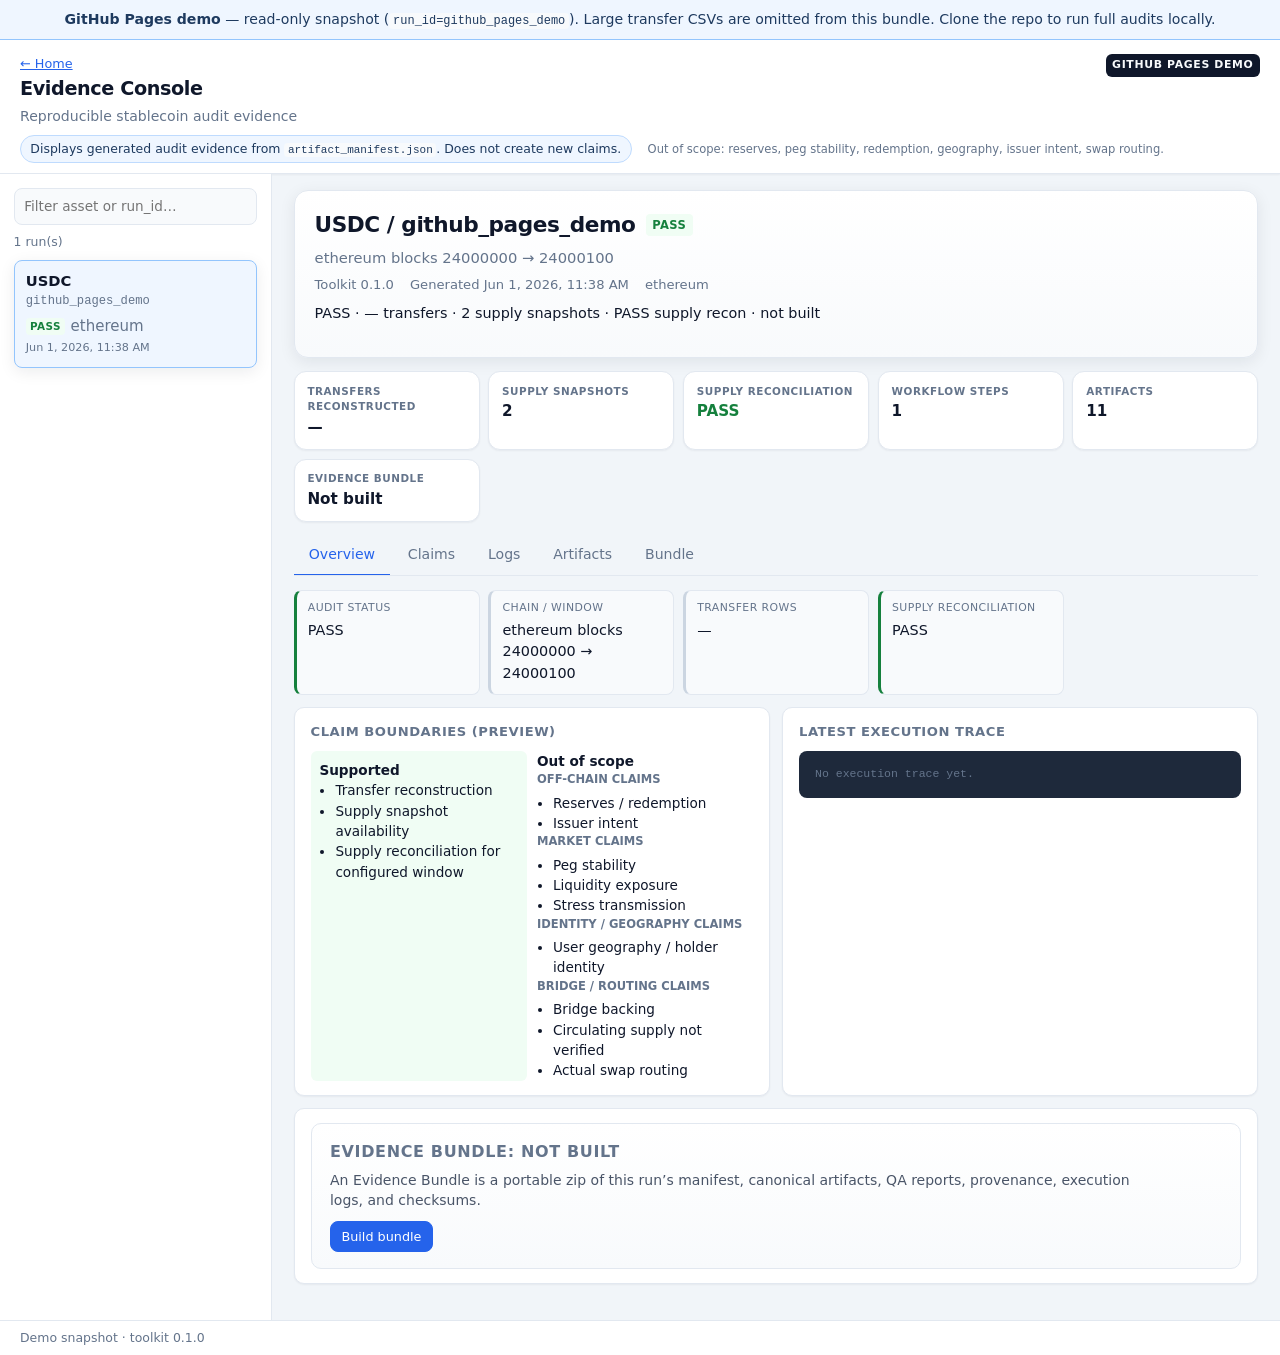
==== commit 5f5a2fcd: "Fix GitHub Pages demo load and first-run UX. Use URL-relative demo-api paths, auto-select github_pag" ====
--- a/docs/ui/index.html
+++ b/docs/ui/index.html
@@ -336,7 +336,8 @@
       defaultRun: { asset: "USDC", run_id: "github_pages_demo" }
     };
   </script>
-  <script src="demo-mode.js"></script>
-  <script src="app.js" type="module"></script>
+  <script src="demo-mode.js?v=3"></script>
+  <script src="app.js?v=3" type="module"></script>
+
 </body>
 </html>
--- a/docs/ui/style.css
+++ b/docs/ui/style.css
@@ -45,6 +45,11 @@
   font-size: 0.85em;
 }
 
+.demo-error-card .error {
+  color: var(--fail);
+  font-weight: 500;
+}
+
 body {
   margin: 0;
   font-family: var(--sans);
